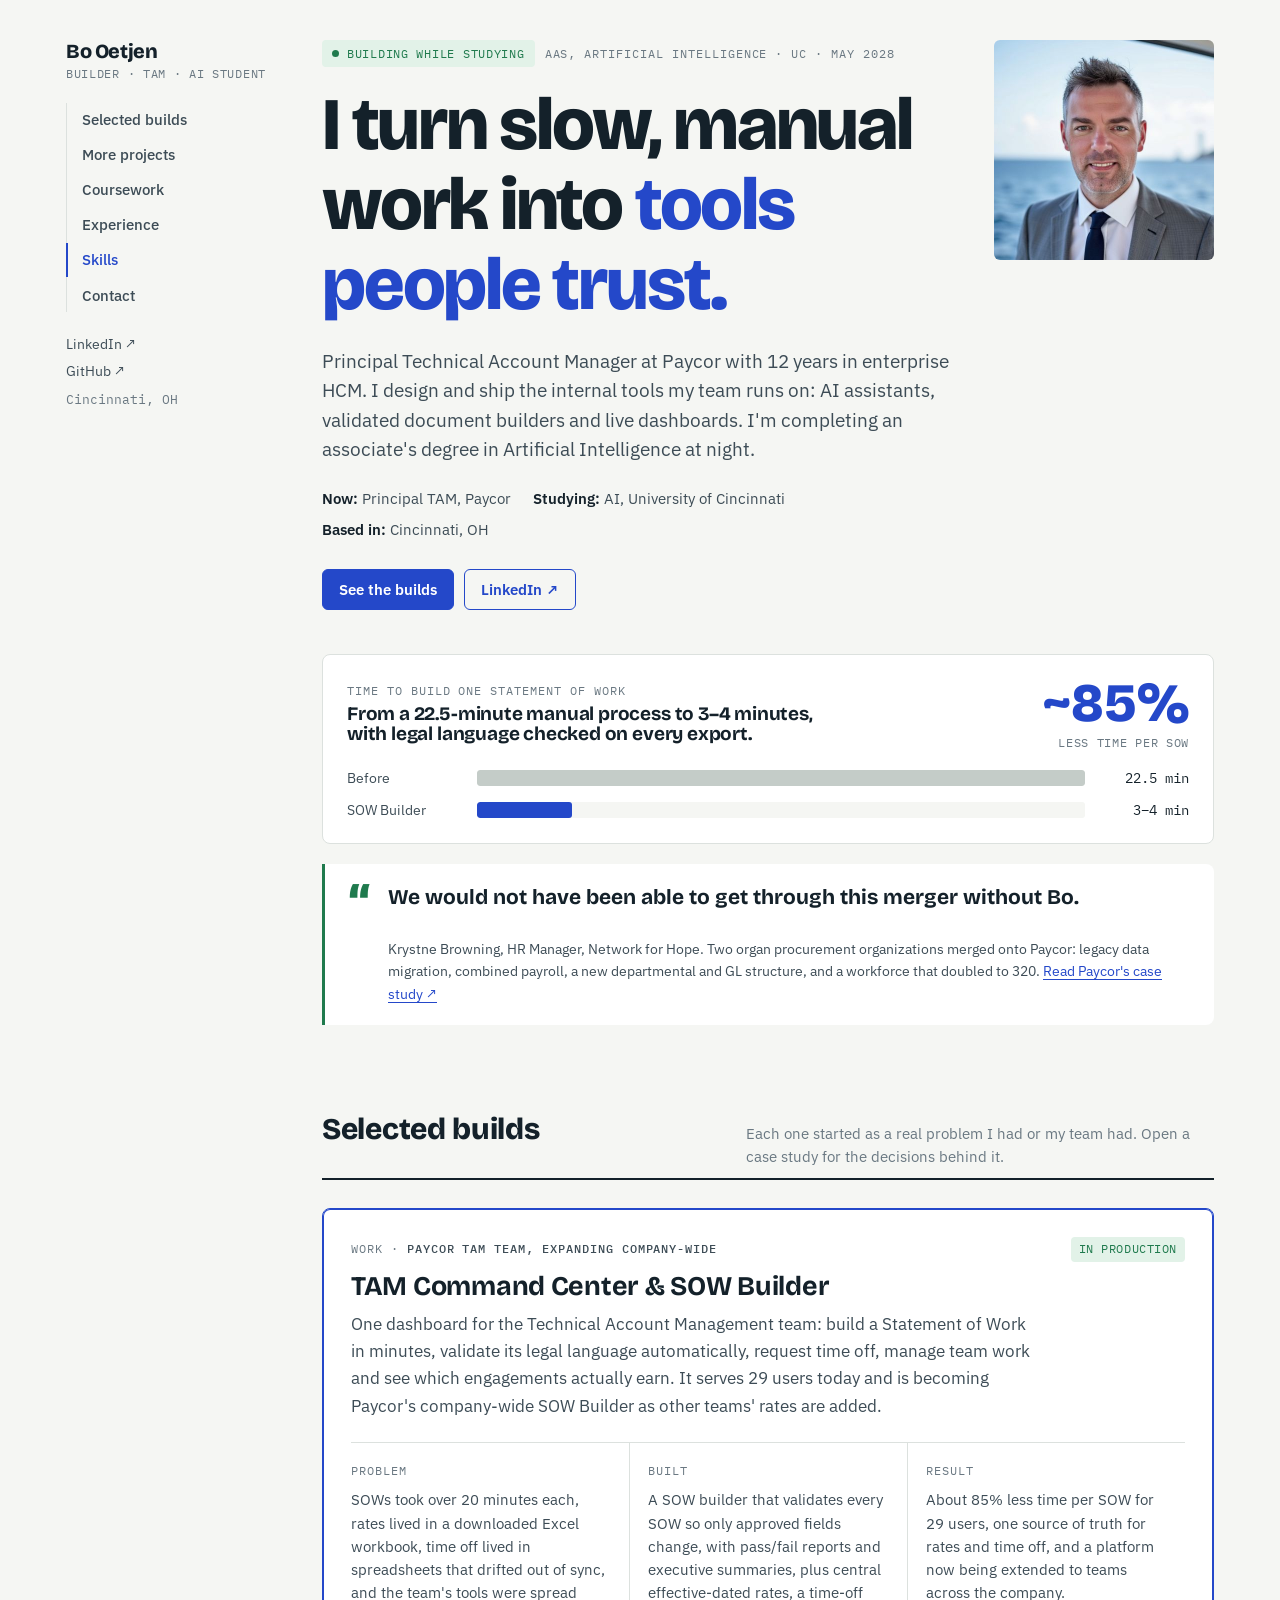
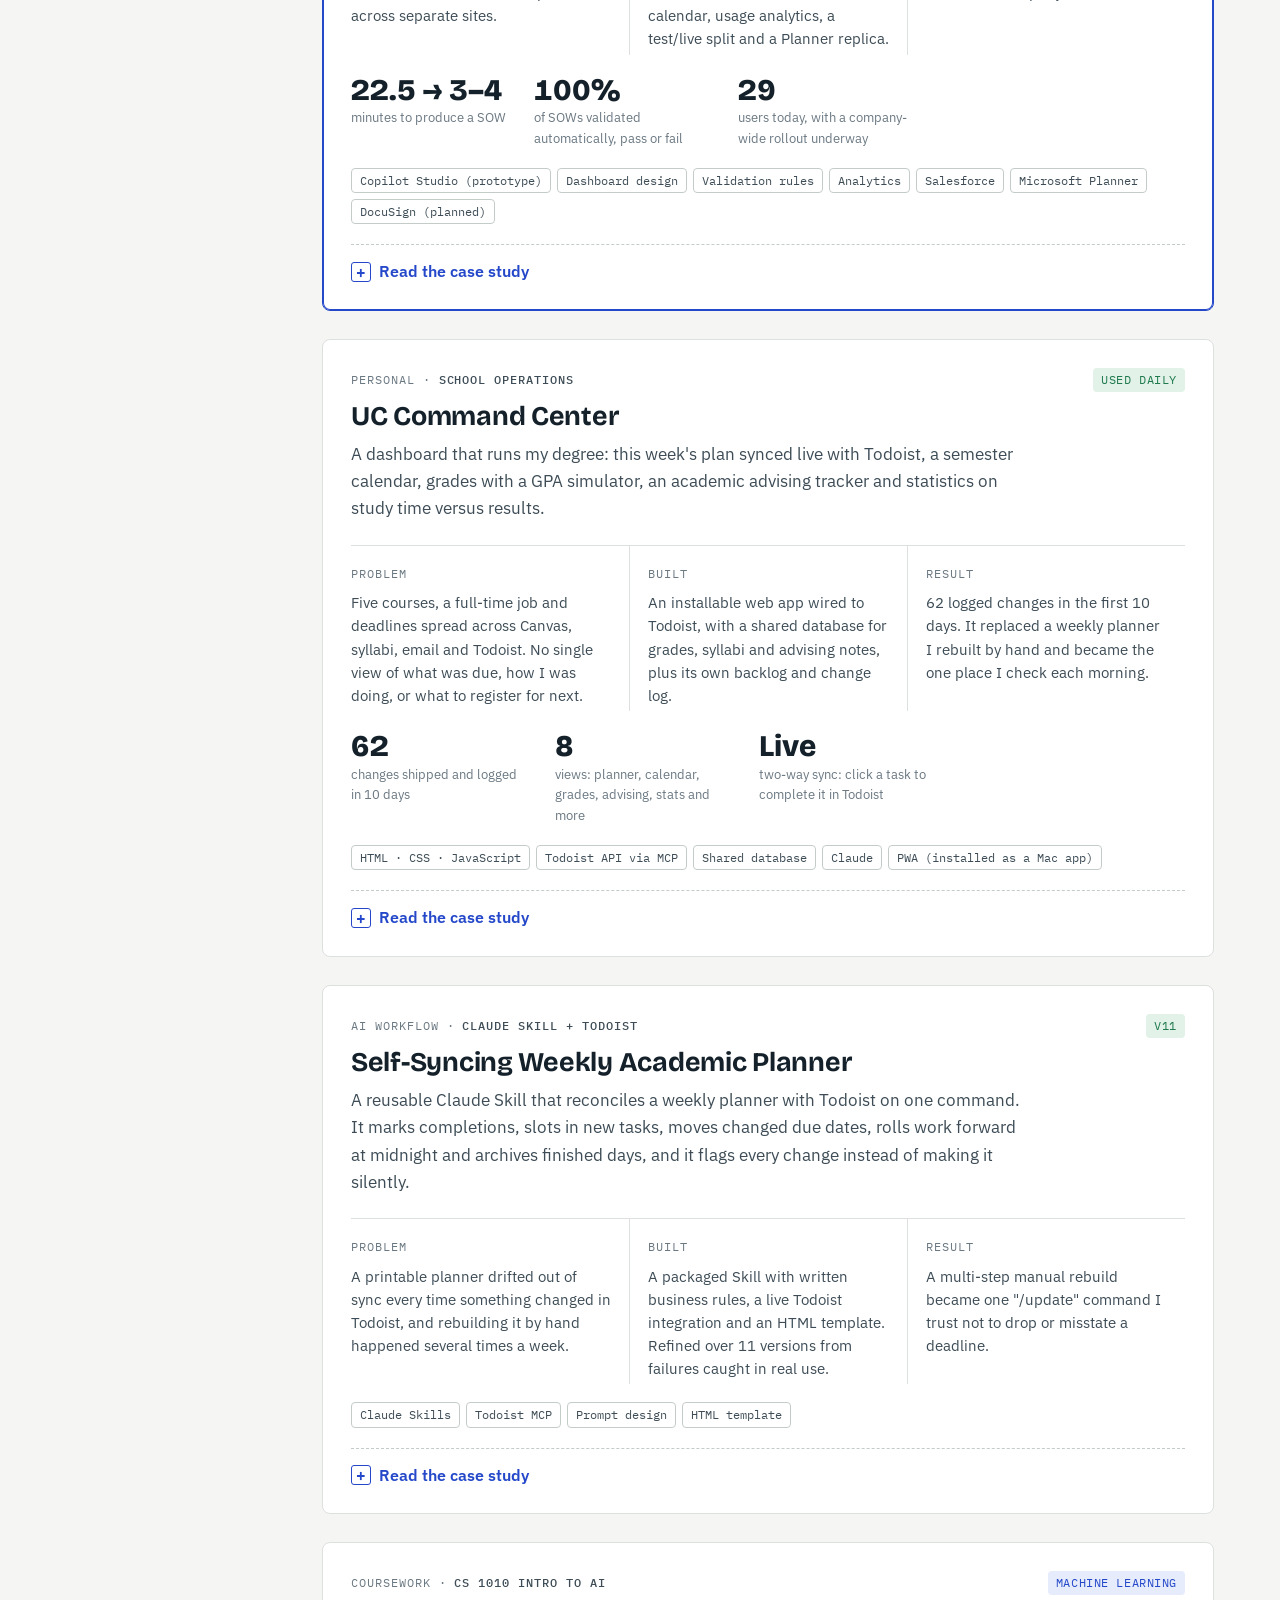
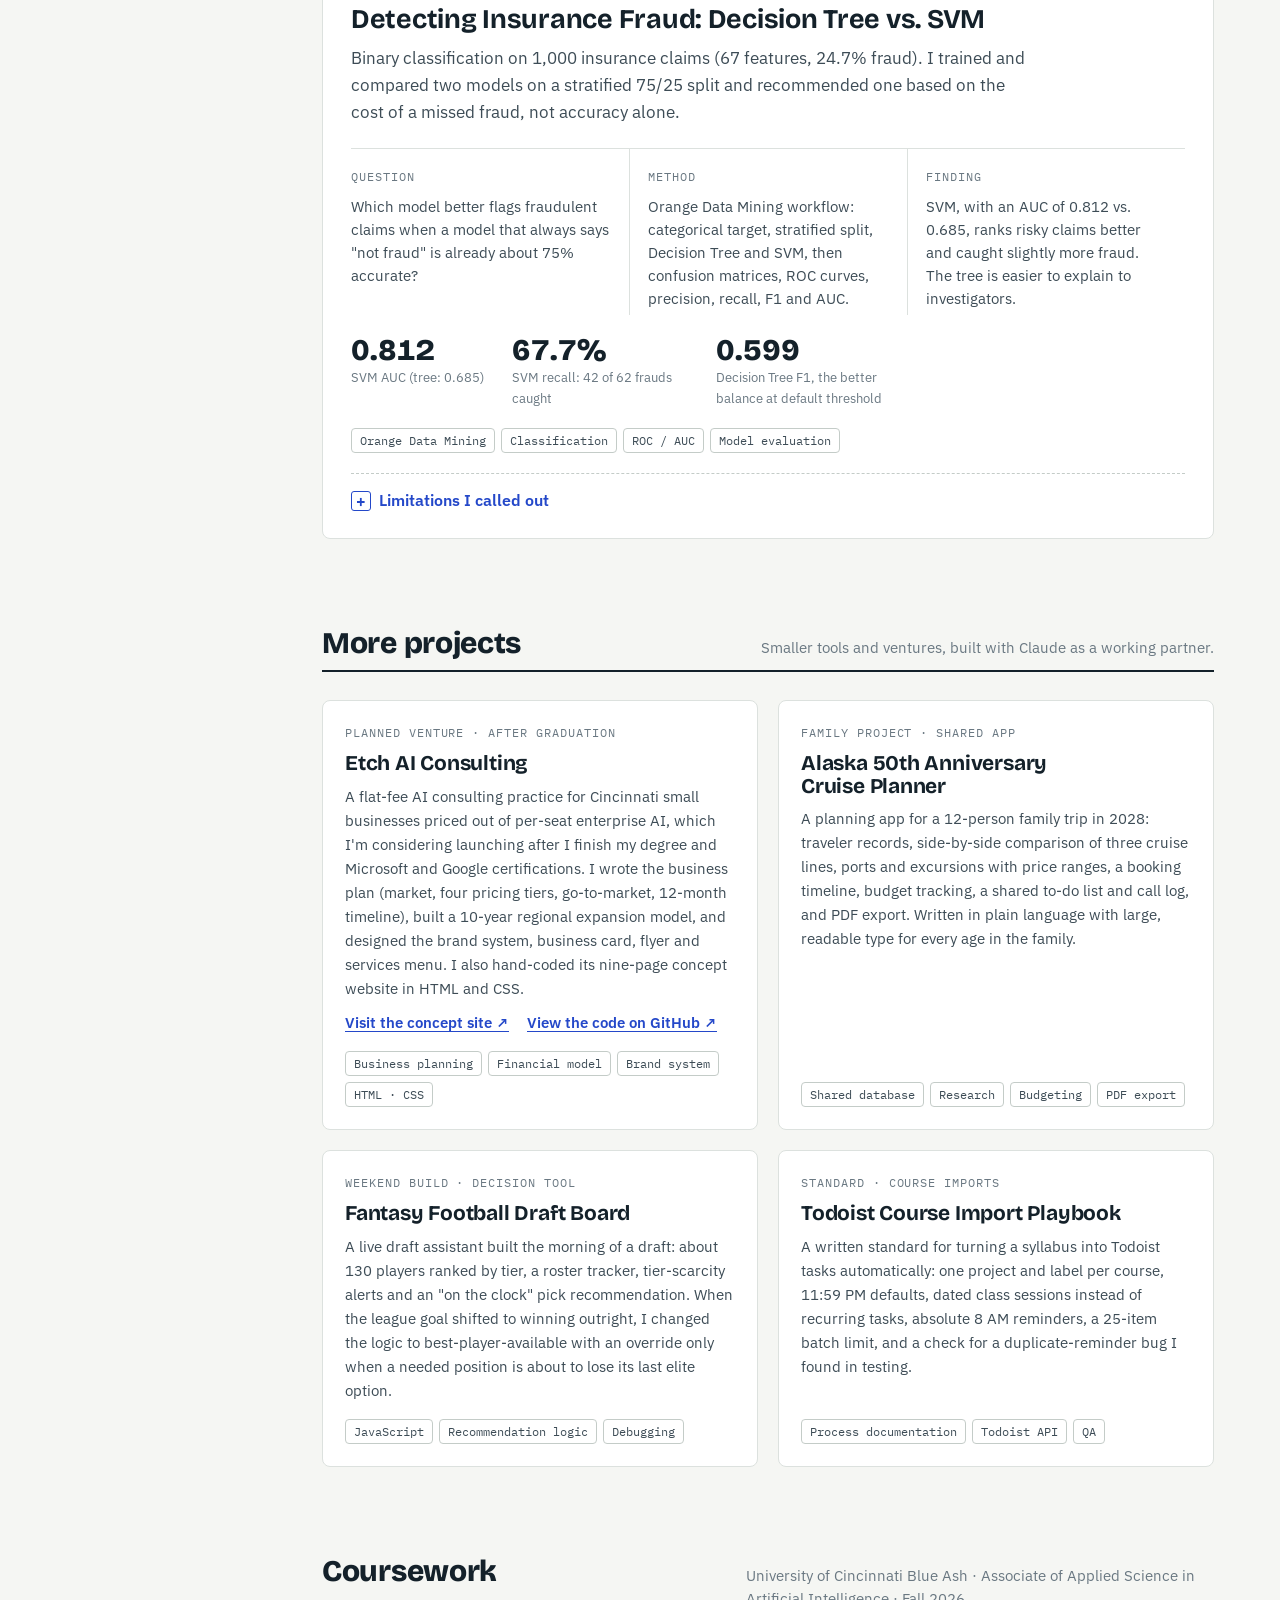
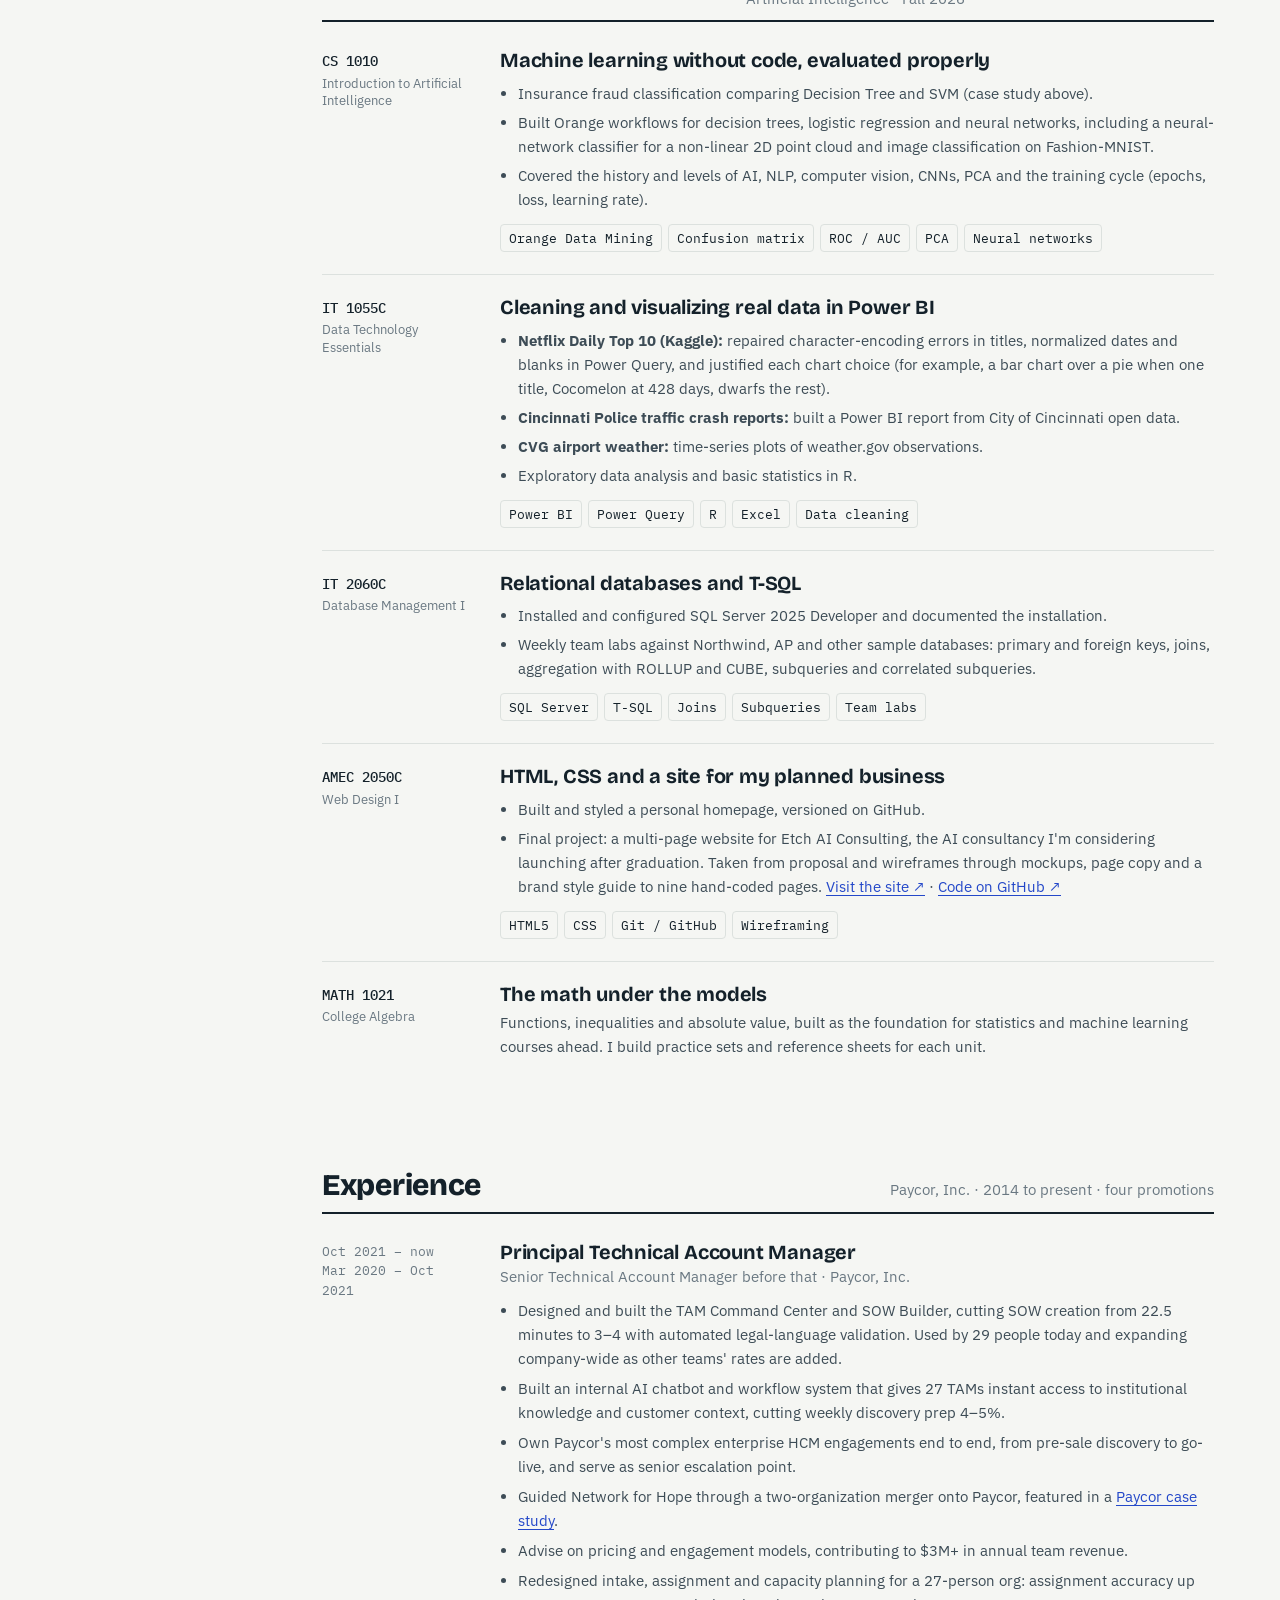
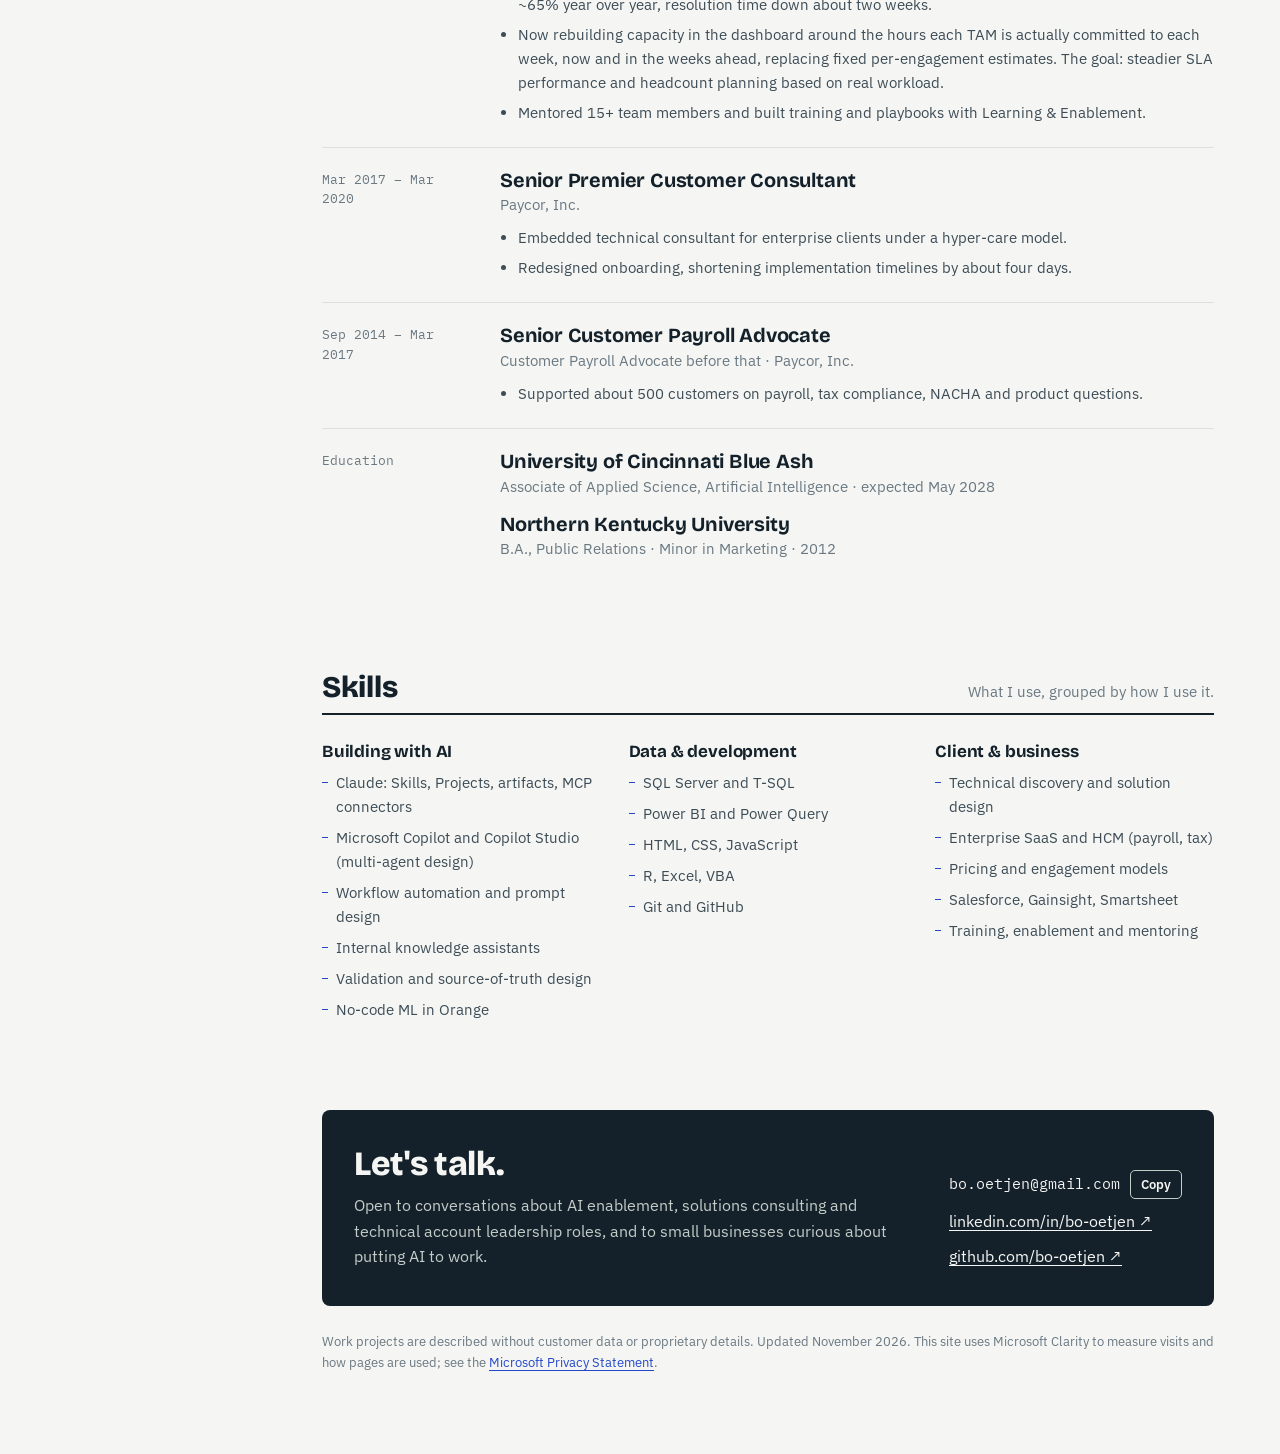
==== fraud/index.html @ ac5e25c3 "Add initial HTML structure for fraud classification page" ====
<!doctype html>
<html lang="en">
<head>
<meta charset="utf-8">
<meta name="viewport" content="width=device-width,initial-scale=1">
<title>Insurance Fraud Classification: Decision Tree vs. SVM | Bo Oetjen</title>
<meta name="description" content="Coursework: binary classification on 1,000 insurance claims in Orange Data Mining, comparing a decision tree and an SVM.">
<meta name="robots" content="noindex">
<meta property="og:type" content="website">
<meta property="og:title" content="Insurance Fraud Classification: Decision Tree vs. SVM | Bo Oetjen">
<meta property="og:description" content="Coursework: binary classification on 1,000 insurance claims in Orange Data Mining, comparing a decision tree and an SVM.">
<meta property="og:image" content="https://bo-oetjen.com/og-image.png">
<meta property="og:image:width" content="1200">
<meta property="og:image:height" content="627">
<script>location.replace("/?utm_source=linkedin&utm_campaign=project_fraud#builds");</script>
</head>
<body style="font-family:system-ui,sans-serif;padding:2rem">
<p><a href="/?utm_source=linkedin&utm_campaign=project_fraud#builds">Continue to Insurance Fraud Classification: Decision Tree vs. SVM on bo-oetjen.com</a></p>
</body>
</html>
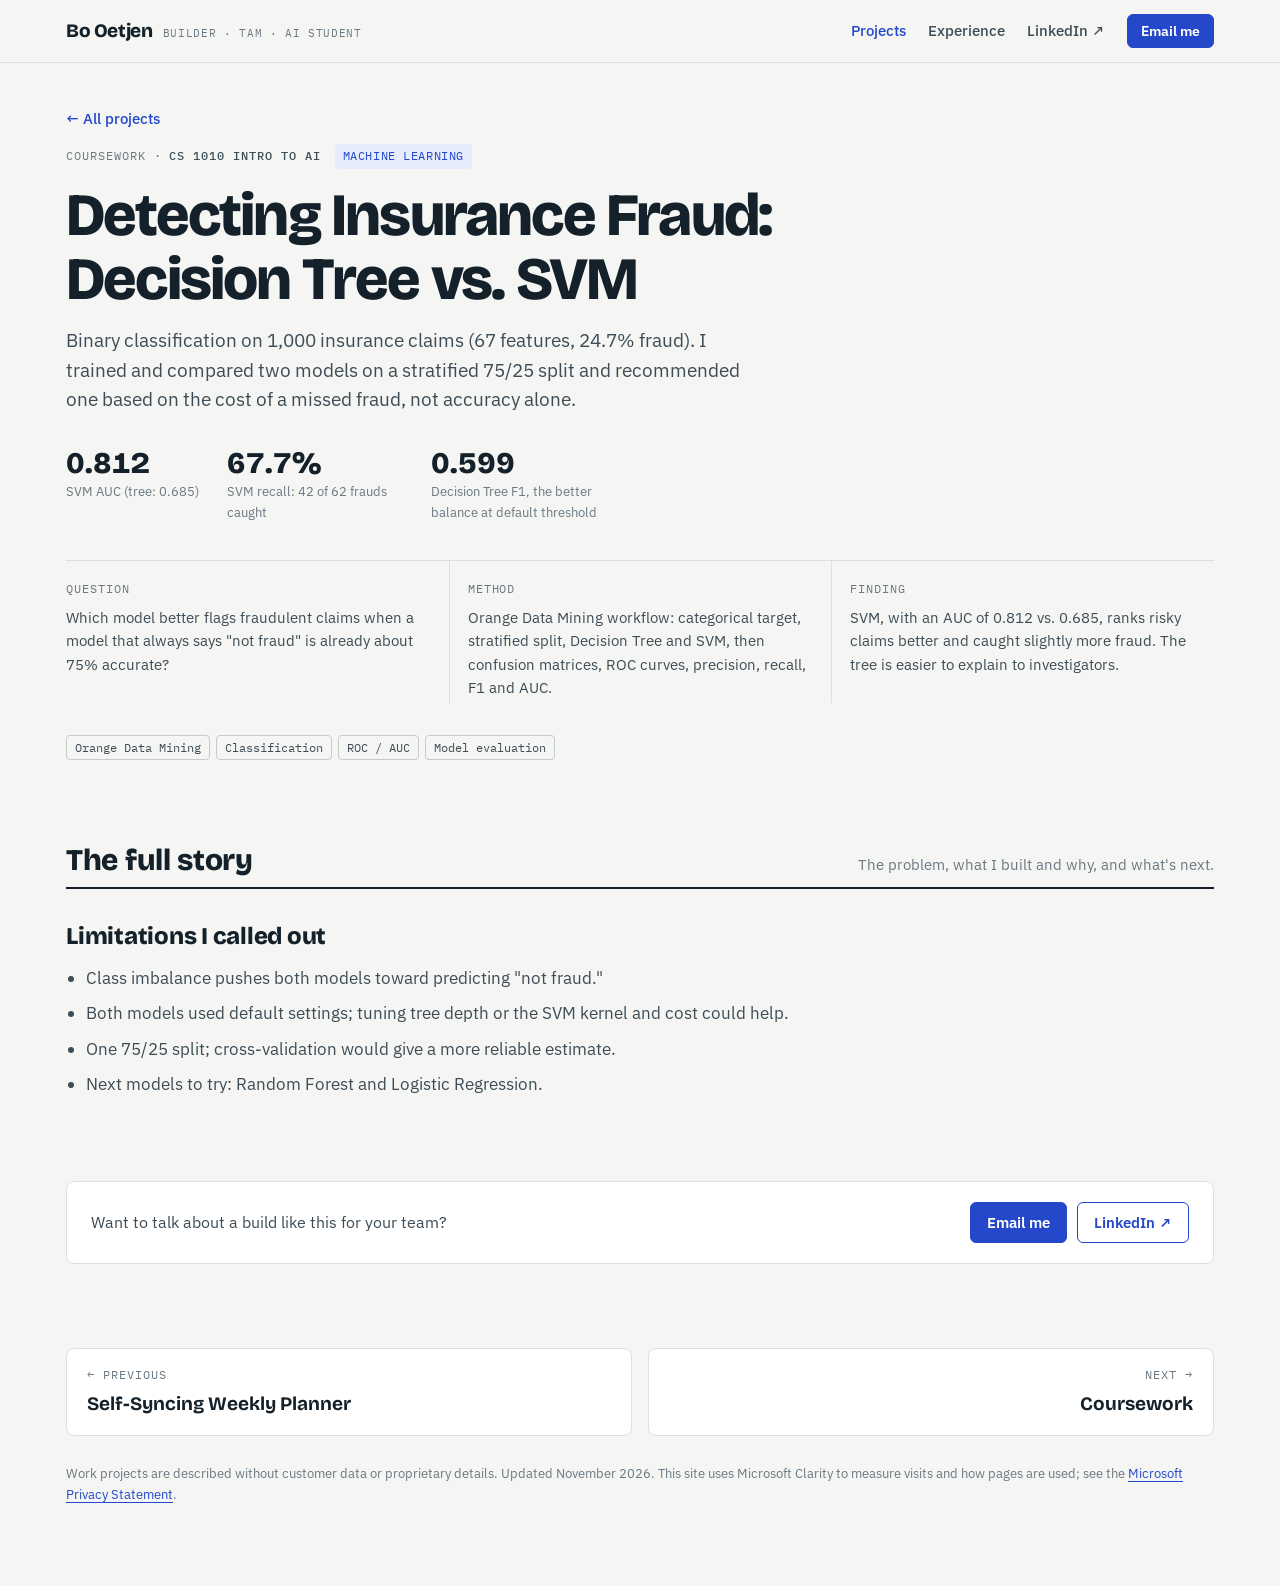
==== commit cfcd7d3b: "Point LinkedIn link for fraud at its project page" ====
--- a/fraud/index.html
+++ b/fraud/index.html
@@ -12,9 +12,9 @@
 <meta property="og:image" content="https://bo-oetjen.com/og-image.png">
 <meta property="og:image:width" content="1200">
 <meta property="og:image:height" content="627">
-<script>location.replace("/?utm_source=linkedin&utm_campaign=project_fraud#builds");</script>
+<script>location.replace("/projects/fraud-classifier.html?utm_source=linkedin&utm_campaign=project_fraud");</script>
 </head>
 <body style="font-family:system-ui,sans-serif;padding:2rem">
-<p><a href="/?utm_source=linkedin&utm_campaign=project_fraud#builds">Continue to Insurance Fraud Classification: Decision Tree vs. SVM on bo-oetjen.com</a></p>
+<p><a href="/projects/fraud-classifier.html?utm_source=linkedin&utm_campaign=project_fraud">Continue to Insurance Fraud Classification: Decision Tree vs. SVM on bo-oetjen.com</a></p>
 </body>
 </html>
